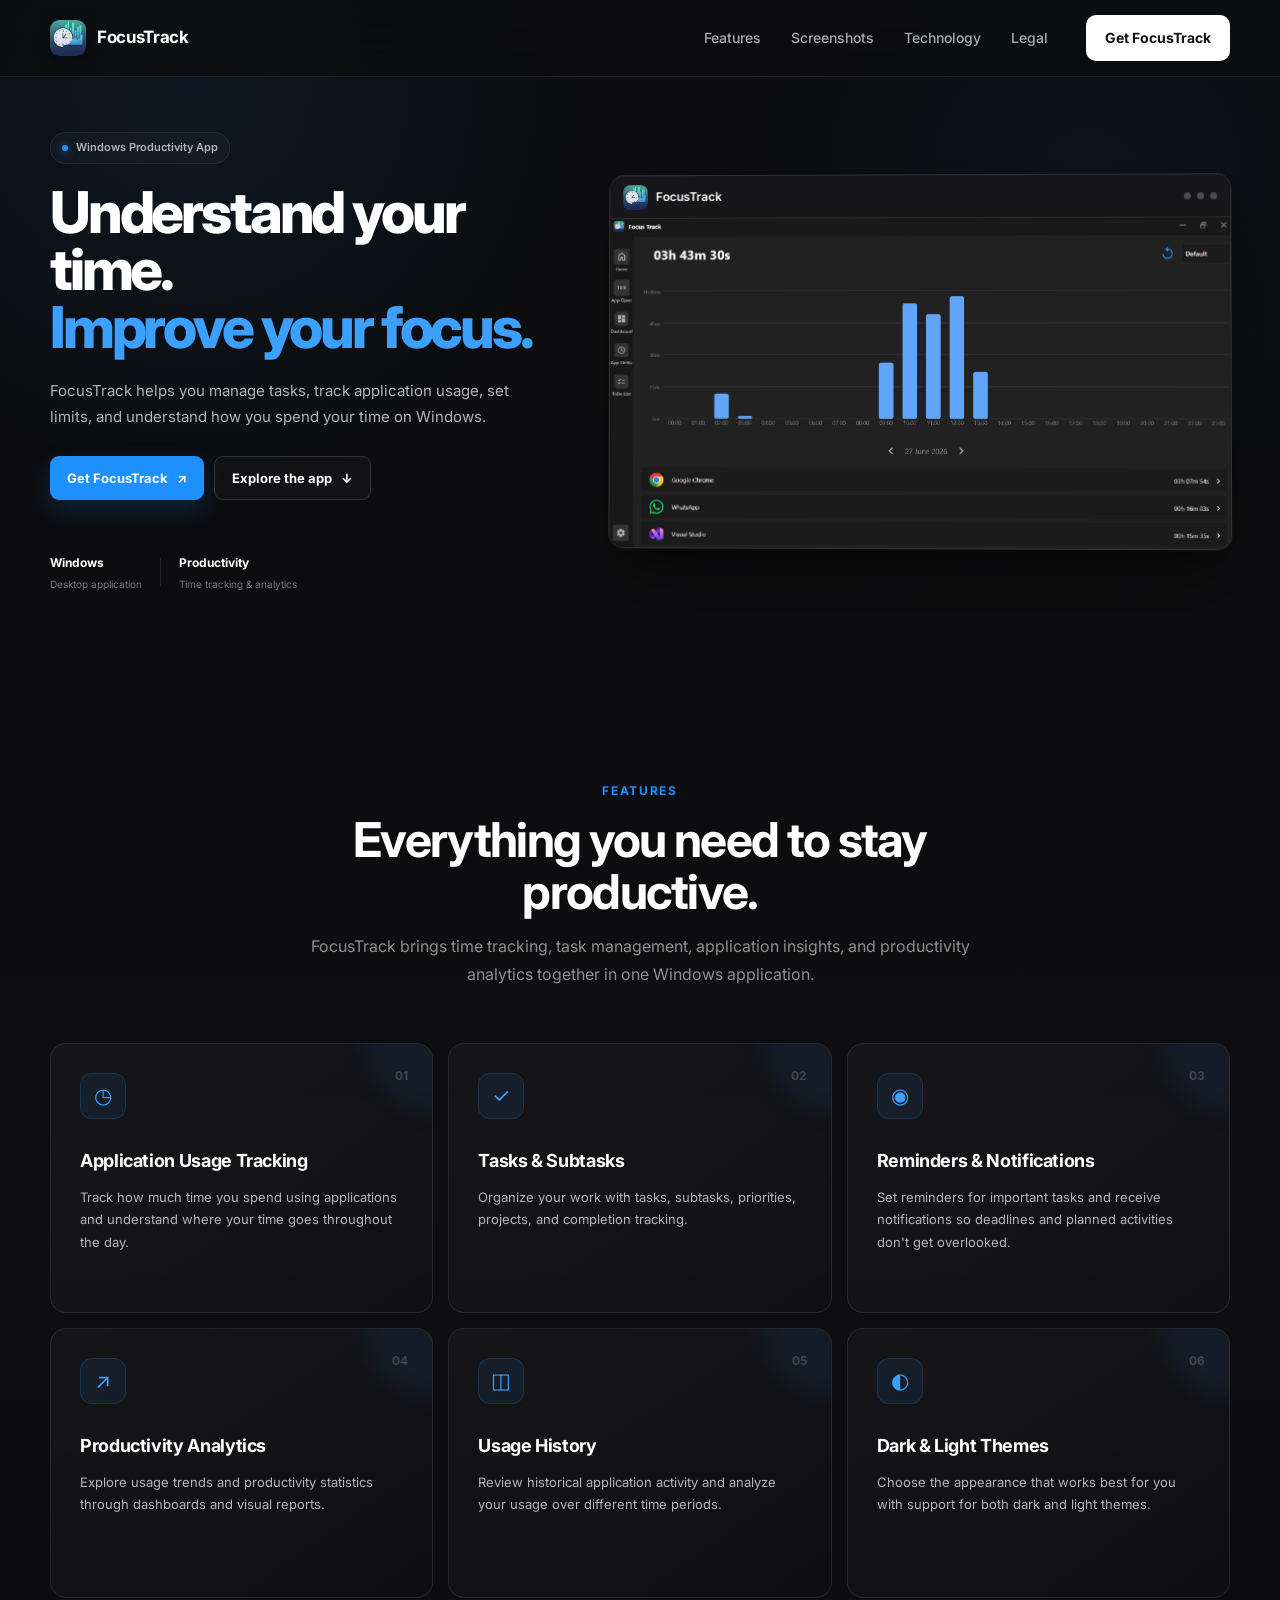
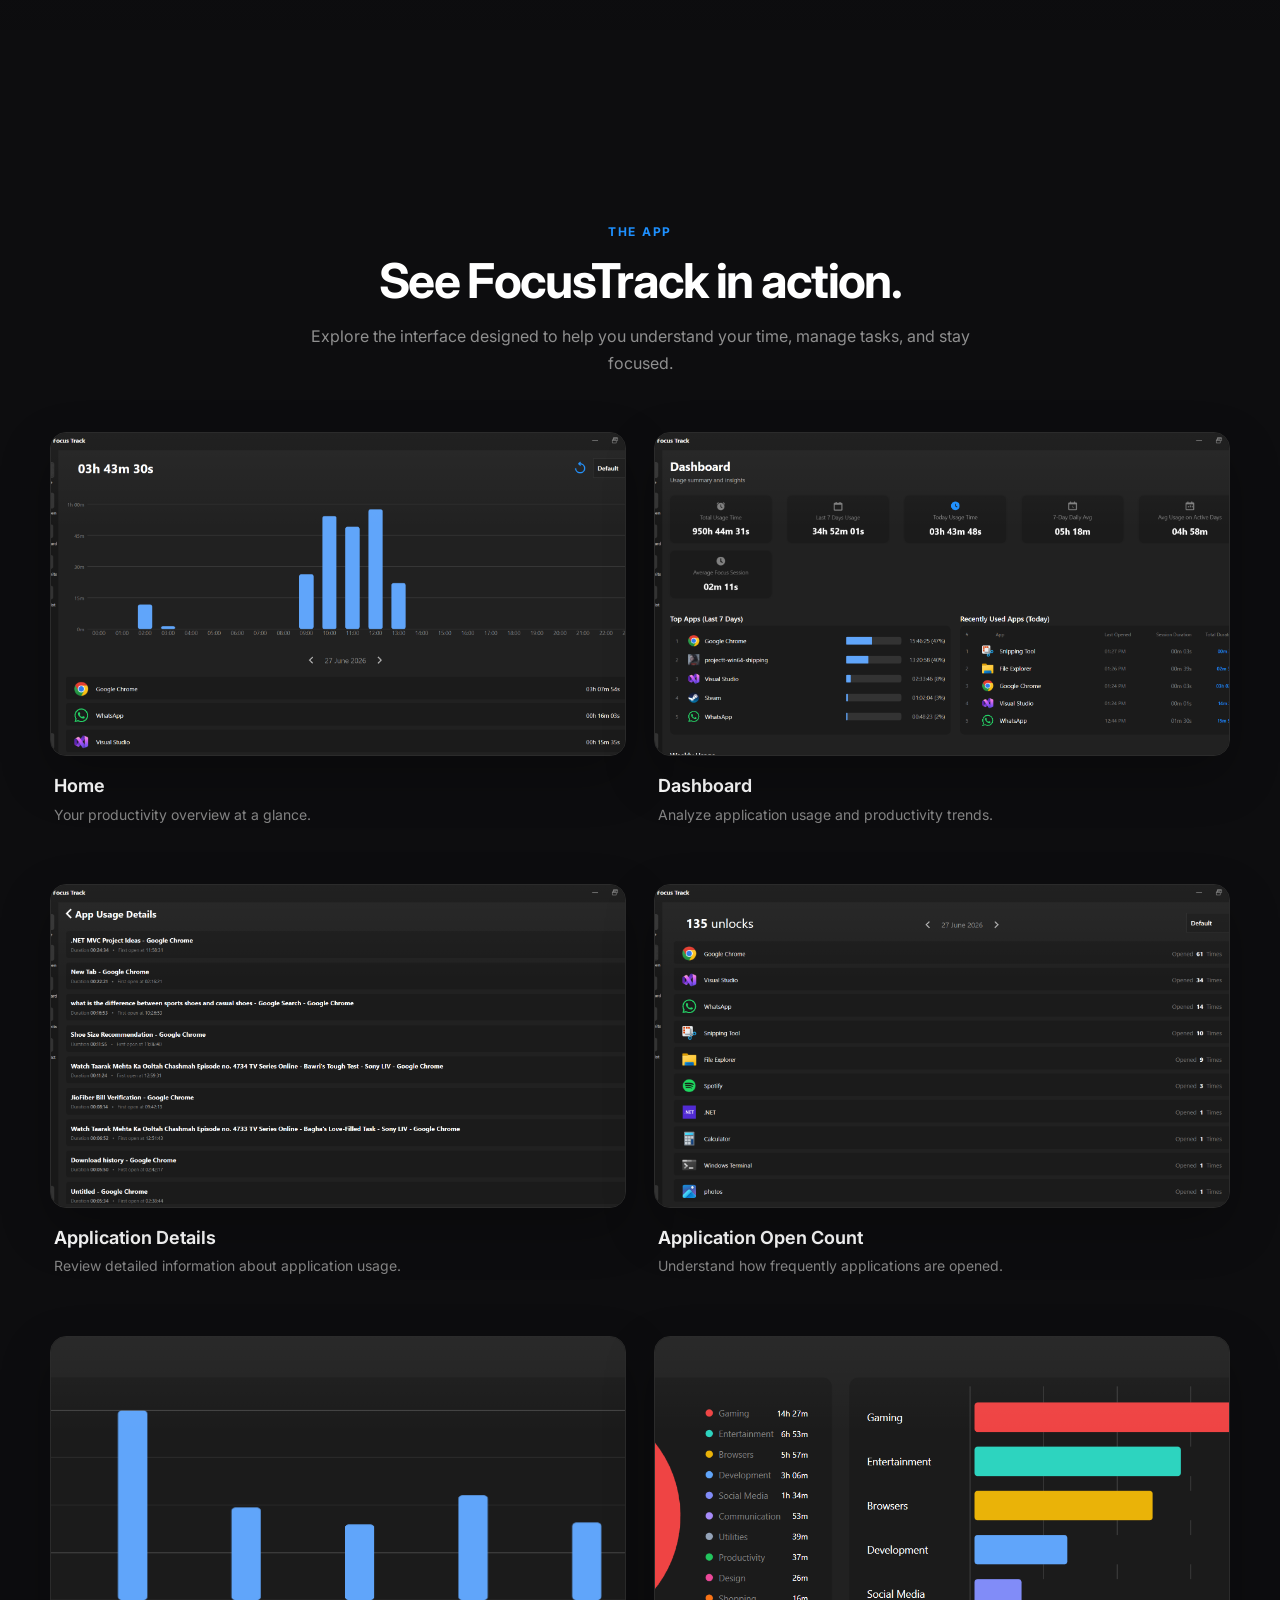
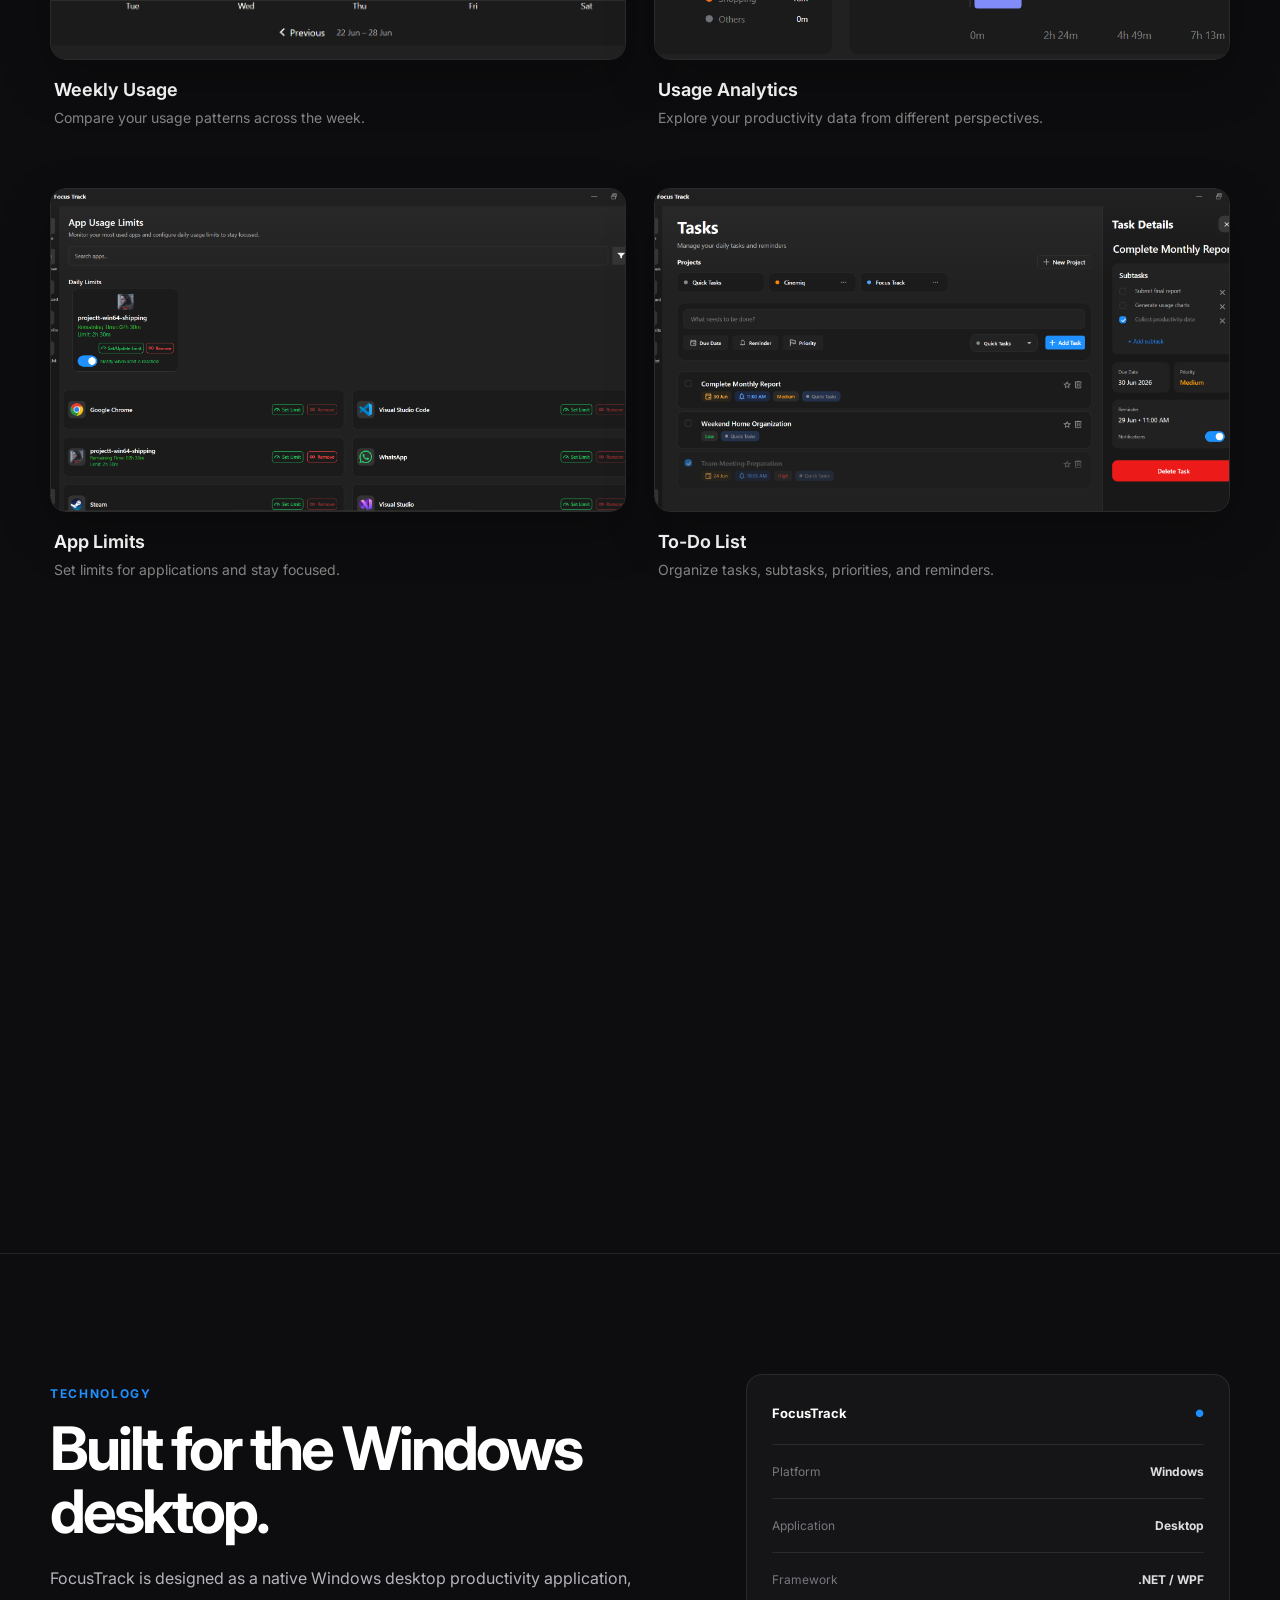
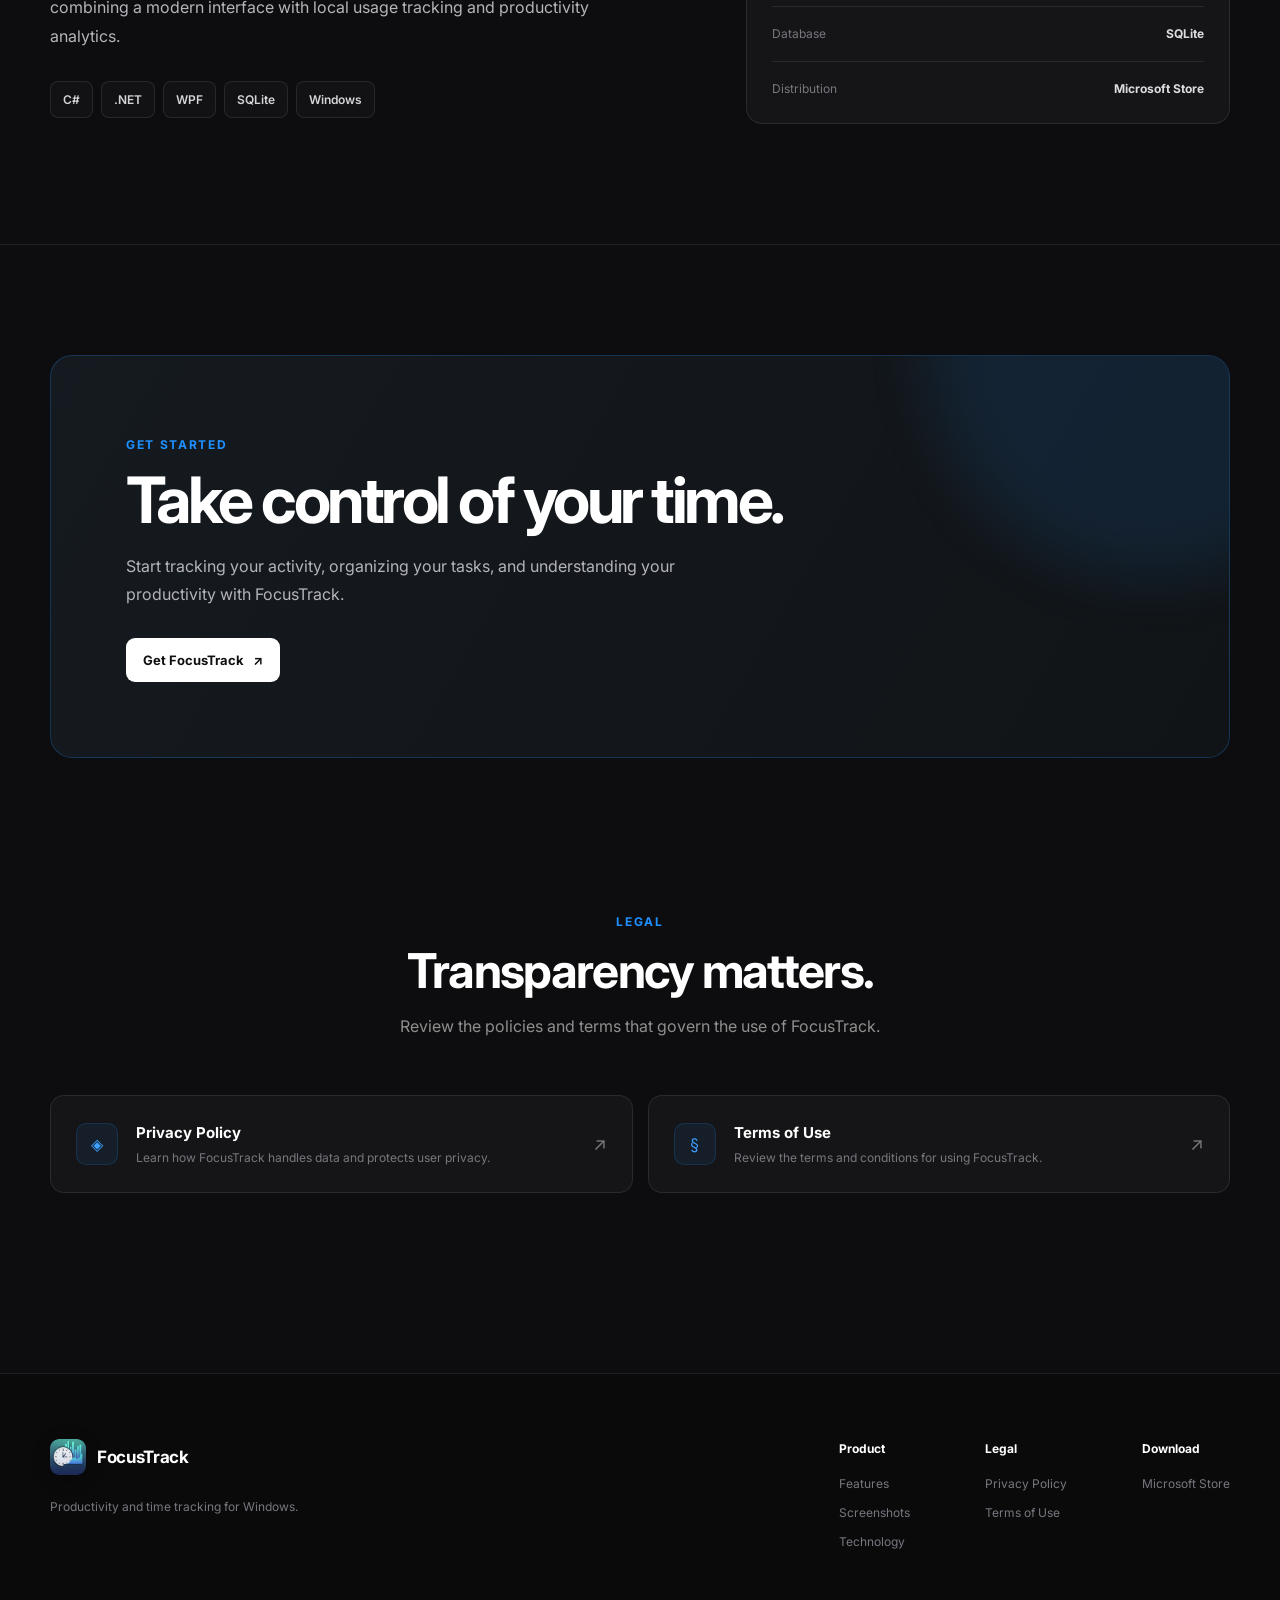
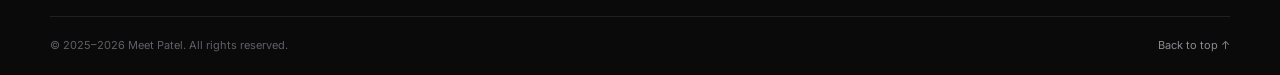
==== website/index.html @ 7233d24a "feat: add FocusTrack promotional website" ====
<!DOCTYPE html>
<html lang="en">

<head>
  <meta charset="UTF-8">

  <meta name="viewport" content="width=device-width, initial-scale=1.0">

  <meta name="description"
    content="FocusTrack is a Windows desktop productivity and time-tracking application that helps you manage tasks, track application usage, and understand your productivity.">

  <meta name="theme-color" content="#111111">

  <title>FocusTrack — Productivity & Time Tracking</title>

  <link rel="stylesheet" href="style.css">

  <link rel="preconnect" href="https://fonts.googleapis.com">

  <link rel="preconnect" href="https://fonts.gstatic.com" crossorigin>

  <link href="https://fonts.googleapis.com/css2?family=Inter:wght@400;500;600;700;800&display=swap" rel="stylesheet">

</head>

<body id="top">

  <!-- =========================
       NAVIGATION
  ========================== -->

  <header class="site-header">

    <div class="container nav-container">

      <a href="#top" class="brand" aria-label="FocusTrack home">

        <img src="../assets/focustrack-icon.png" alt="FocusTrack" class="brand-logo">

        <span class="brand-name">
          FocusTrack
        </span>

      </a>


      <nav class="main-nav" aria-label="Main navigation">

        <a href="#features">
          Features
        </a>

        <a href="#screenshots">
          Screenshots
        </a>

        <a href="#technology">
          Technology
        </a>

        <a href="#legal">
          Legal
        </a>

        <a href="https://get.microsoft.com/installer/download/9p7xcvb104jd?referrer=appbadge" target="_blank"
          rel="noopener noreferrer" class="nav-download">
          Get FocusTrack
        </a>

      </nav>


      <button class="mobile-menu" type="button" aria-label="Open navigation" aria-expanded="false">
        <span></span>
        <span></span>
        <span></span>
      </button>

    </div>

  </header>



  <main>

    <!-- =========================
         HERO
    ========================== -->

    <section class="hero">

      <div class="container hero-container">

        <div class="hero-content reveal">

          <div class="eyebrow">
            <span class="eyebrow-dot"></span>
            Windows Productivity App
          </div>


          <h1>
            Understand your time.
            <span>Improve your focus.</span>
          </h1>


          <p class="hero-description">
            FocusTrack helps you manage tasks, track application usage,
            set limits, and understand how you spend your time on Windows.
          </p>


          <div class="hero-actions">

            <a href="https://get.microsoft.com/installer/download/9p7xcvb104jd?referrer=appbadge" target="_blank"
              rel="noopener noreferrer" class="button button-primary">
              Get FocusTrack
              <span>↗</span>
            </a>


            <a href="#screenshots" class="button button-secondary">
              Explore the app
              <span>↓</span>
            </a>

            <div class="store-badge">
              <script type="module" src="https://get.microsoft.com/badge/ms-store-badge.bundled.js"></script>
              <ms-store-badge productid="9p7xcvb104jd" productname="Focus Track" window-mode="direct" theme="dark"
                size="large" language="en-us" animation="on">
              </ms-store-badge>
            </div>

          </div>


          <div class="hero-meta">

            <div class="meta-item">
              <strong>Windows</strong>
              <span>Desktop application</span>
            </div>

            <div class="meta-divider"></div>

            <div class="meta-item">
              <strong>Productivity</strong>
              <span>Time tracking & analytics</span>
            </div>

          </div>

        </div>



        <!-- REAL APPLICATION SCREENSHOT -->

        <div class="hero-preview reveal">

          <div class="window-frame">

            <div class="window-bar">

              <div class="window-brand">

                <img src="../assets/focustrack-icon.png" alt="FocusTrack" class="window-logo">

                <span>
                  FocusTrack
                </span>

              </div>


              <div class="window-controls" aria-hidden="true">
                <i></i>
                <i></i>
                <i></i>
              </div>

            </div>


            <div class="preview-image-wrapper">

              <img src="../screenshots/1 - Home Page.png" alt="FocusTrack Home Page" class="preview-image">

            </div>

          </div>

        </div>

      </div>

    </section>



    <!-- =========================
         FEATURES
    ========================== -->

    <section class="section features-section" id="features">

      <div class="container">

        <div class="section-heading reveal">

          <div class="section-label">
            FEATURES
          </div>

          <h2>
            Everything you need
            to stay productive.
          </h2>

          <p>
            FocusTrack brings time tracking, task management,
            application insights, and productivity analytics
            together in one Windows application.
          </p>

        </div>


        <div class="feature-grid">


          <article class="feature-card reveal">

            <div class="feature-number">
              01
            </div>

            <div class="feature-icon">
              ◷
            </div>

            <h3>
              Application Usage Tracking
            </h3>

            <p>
              Track how much time you spend using applications
              and understand where your time goes throughout
              the day.
            </p>

          </article>



          <article class="feature-card reveal">

            <div class="feature-number">
              02
            </div>

            <div class="feature-icon">
              ✓
            </div>

            <h3>
              Tasks & Subtasks
            </h3>

            <p>
              Organize your work with tasks, subtasks,
              priorities, projects, and completion tracking.
            </p>

          </article>



          <article class="feature-card reveal">

            <div class="feature-number">
              03
            </div>

            <div class="feature-icon">
              ◉
            </div>

            <h3>
              Reminders & Notifications
            </h3>

            <p>
              Set reminders for important tasks and receive
              notifications so deadlines and planned activities
              don't get overlooked.
            </p>

          </article>



          <article class="feature-card reveal">

            <div class="feature-number">
              04
            </div>

            <div class="feature-icon">
              ↗
            </div>

            <h3>
              Productivity Analytics
            </h3>

            <p>
              Explore usage trends and productivity statistics
              through dashboards and visual reports.
            </p>

          </article>



          <article class="feature-card reveal">

            <div class="feature-number">
              05
            </div>

            <div class="feature-icon">
              ◫
            </div>

            <h3>
              Usage History
            </h3>

            <p>
              Review historical application activity and
              analyze your usage over different time periods.
            </p>

          </article>



          <article class="feature-card reveal">

            <div class="feature-number">
              06
            </div>

            <div class="feature-icon">
              ◐
            </div>

            <h3>
              Dark & Light Themes
            </h3>

            <p>
              Choose the appearance that works best for you
              with support for both dark and light themes.
            </p>

          </article>


        </div>

      </div>

    </section>



    <!-- =========================
         SCREENSHOTS
    ========================== -->

    <section class="section screenshots-section" id="screenshots">

      <div class="container">

        <section class="screenshots-section" id="screenshots">
          <div class="section-heading reveal">
            <span class="section-label">THE APP</span>
            <h2>See FocusTrack in action.</h2>
            <p>
              Explore the interface designed to help you understand your time,
              manage tasks, and stay focused.
            </p>
          </div>

          <div class="screenshot-grid">

            <figure class="shot reveal">
              <div class="shot-image">
                <img src="../screenshots/1 - Home Page.png" alt="FocusTrack Home Page" loading="lazy"
                  onclick="openLightbox(this)">
              </div>

              <figcaption>
                <h3>Home</h3>
                <p>Your productivity overview at a glance.</p>
              </figcaption>
            </figure>

            <figure class="shot reveal">
              <div class="shot-image">
                <img src="../screenshots/4 - Dashboard.png" alt="FocusTrack Dashboard" loading="lazy"
                  onclick="openLightbox(this)">
              </div>
              <figcaption>
                <h3>Dashboard</h3>
                <p>Analyze application usage and productivity trends.</p>
              </figcaption>
            </figure>

            <figure class="shot reveal">
              <div class="shot-image">
                <img src="../screenshots/2 - App Detail Page.png" alt="FocusTrack Application Details" loading="lazy"
                  onclick="openLightbox(this)">
              </div>
              <figcaption>
                <h3>Application Details</h3>
                <p>Review detailed information about application usage.</p>
              </figcaption>
            </figure>

            <figure class="shot reveal">
              <div class="shot-image">
                <img src="../screenshots/3 - App Open Count.png" alt="FocusTrack Application Open Count" loading="lazy"
                  onclick="openLightbox(this)">
              </div>
              <figcaption>
                <h3>Application Open Count</h3>
                <p>Understand how frequently applications are opened.</p>
              </figcaption>
            </figure>

            <figure class="shot reveal">
              <div class="shot-image">
                <img src="../screenshots/4 - Dashbord 2.png" alt="FocusTrack Weekly Usage" loading="lazy"
                  onclick="openLightbox(this)">
              </div>
              <figcaption>
                <h3>Weekly Usage</h3>
                <p>Compare your usage patterns across the week.</p>
              </figcaption>
            </figure>

            <figure class="shot reveal">
              <div class="shot-image">
                <img src="../screenshots/4 - Dashbord 3.png" alt="FocusTrack Usage Analytics" loading="lazy"
                  onclick="openLightbox(this)">
              </div>
              <figcaption>
                <h3>Usage Analytics</h3>
                <p>Explore your productivity data from different perspectives.</p>
              </figcaption>
            </figure>

            <figure class="shot reveal">
              <div class="shot-image">
                <img src="../screenshots/5 - App Limit.png" alt="FocusTrack App Limits" loading="lazy"
                  onclick="openLightbox(this)">
              </div>
              <figcaption>
                <h3>App Limits</h3>
                <p>Set limits for applications and stay focused.</p>
              </figcaption>
            </figure>

            <figure class="shot reveal">
              <div class="shot-image">
                <img src="../screenshots/6 - ToDo List.png" alt="FocusTrack To-Do List" loading="lazy"
                  onclick="openLightbox(this)">
              </div>
              <figcaption>
                <h3>To-Do List</h3>
                <p>Organize tasks, subtasks, priorities, and reminders.</p>
              </figcaption>
            </figure>

            <figure class="shot reveal">
              <div class="shot-image">
                <img src="../screenshots/7 - Settings.png" alt="FocusTrack Settings" loading="lazy"
                  onclick="openLightbox(this)">
              </div>
              <figcaption>
                <h3>Settings</h3>
                <p>Customize FocusTrack to match your preferences.</p>
              </figcaption>
            </figure>

          </div>
        </section>

      </div>

    </section>



    <!-- =========================
         TECHNOLOGY
    ========================== -->

    <section class="section technology-section" id="technology">

      <div class="container technology-container">

        <div class="technology-content reveal">

          <div class="section-label">
            TECHNOLOGY
          </div>

          <h2>
            Built for the
            Windows desktop.
          </h2>

          <p>
            FocusTrack is designed as a native Windows desktop
            productivity application, combining a modern interface
            with local usage tracking and productivity analytics.
          </p>


          <div class="technology-tags">

            <span>
              C#
            </span>

            <span>
              .NET
            </span>

            <span>
              WPF
            </span>

            <span>
              SQLite
            </span>

            <span>
              Windows
            </span>

          </div>

        </div>



        <div class="technology-panel reveal">

          <div class="tech-panel-header">

            <span>
              FocusTrack
            </span>

            <span class="status-dot">
              ●
            </span>

          </div>


          <div class="tech-row">

            <span>
              Platform
            </span>

            <strong>
              Windows
            </strong>

          </div>


          <div class="tech-row">

            <span>
              Application
            </span>

            <strong>
              Desktop
            </strong>

          </div>


          <div class="tech-row">

            <span>
              Framework
            </span>

            <strong>
              .NET / WPF
            </strong>

          </div>


          <div class="tech-row">

            <span>
              Database
            </span>

            <strong>
              SQLite
            </strong>

          </div>


          <div class="tech-row">

            <span>
              Distribution
            </span>

            <strong>
              Microsoft Store
            </strong>

          </div>

        </div>

      </div>

    </section>



    <!-- =========================
         DOWNLOAD CTA
    ========================== -->

    <section class="cta-section">

      <div class="container">

        <div class="cta-card reveal">

          <div class="cta-content">

            <div class="section-label">
              GET STARTED
            </div>

            <h2>
              Take control of
              your time.
            </h2>

            <p>
              Start tracking your activity, organizing your tasks,
              and understanding your productivity with FocusTrack.
            </p>

            <a href="https://get.microsoft.com/installer/download/9p7xcvb104jd?referrer=appbadge" target="_blank"
              rel="noopener noreferrer" class="button button-light">
              Get FocusTrack
              <span>↗</span>
            </a>

          </div>

        </div>

      </div>

    </section>



    <!-- =========================
         LEGAL
    ========================== -->

    <section class="section legal-section" id="legal">

      <div class="container">

        <div class="section-heading reveal">

          <div class="section-label">
            LEGAL
          </div>

          <h2>
            Transparency matters.
          </h2>

          <p>
            Review the policies and terms that govern
            the use of FocusTrack.
          </p>

        </div>


        <div class="legal-grid">


          <a href="../PRIVACY_POLICY.md" class="legal-card reveal">

            <div class="legal-icon">
              ◈
            </div>

            <div>

              <h3>
                Privacy Policy
              </h3>

              <p>
                Learn how FocusTrack handles data and
                protects user privacy.
              </p>

            </div>

            <span class="legal-arrow">
              ↗
            </span>

          </a>



          <a href="../TERMS_OF_USE.md" class="legal-card reveal">

            <div class="legal-icon">
              §
            </div>

            <div>

              <h3>
                Terms of Use
              </h3>

              <p>
                Review the terms and conditions for using
                FocusTrack.
              </p>

            </div>

            <span class="legal-arrow">
              ↗
            </span>

          </a>


        </div>

      </div>

    </section>

  </main>



  <!-- =========================
       FOOTER
  ========================== -->

  <footer class="site-footer">

    <div class="container footer-container">


      <div class="footer-brand">

        <a href="#top" class="brand">

          <img src="../assets/focustrack-icon.png" alt="FocusTrack" class="brand-logo">

          <span class="brand-name">
            FocusTrack
          </span>

        </a>

        <p>
          Productivity and time tracking for Windows.
        </p>

      </div>



      <div class="footer-links">

        <div class="footer-column">

          <h4>
            Product
          </h4>

          <a href="#features">
            Features
          </a>

          <a href="#screenshots">
            Screenshots
          </a>

          <a href="#technology">
            Technology
          </a>

        </div>



        <div class="footer-column">

          <h4>
            Legal
          </h4>

          <a href="../PRIVACY_POLICY.md">
            Privacy Policy
          </a>

          <a href="../TERMS_OF_USE.md">
            Terms of Use
          </a>

        </div>



        <div class="footer-column">

          <h4>
            Download
          </h4>

          <a href="https://get.microsoft.com/installer/download/9p7xcvb104jd?referrer=appbadge" target="_blank"
            rel="noopener noreferrer">
            Microsoft Store
          </a>

        </div>

      </div>

    </div>



    <div class="container footer-bottom">

      <span>
        © 2025–2026 Meet Patel. All rights reserved.
      </span>

      <a href="#top">
        Back to top ↑
      </a>

    </div>

  </footer>



  <!-- =========================
       MOBILE NAVIGATION SCRIPT
  ========================== -->

  <script>

    const menuButton = document.querySelector(".mobile-menu");
    const navigation = document.querySelector(".main-nav");

    if (menuButton && navigation) {

      menuButton.addEventListener("click", () => {

        const isOpen =
          navigation.classList.toggle("mobile-open");

        menuButton.setAttribute(
          "aria-expanded",
          isOpen
        );

      });


      navigation.querySelectorAll("a").forEach(link => {

        link.addEventListener("click", () => {

          navigation.classList.remove("mobile-open");

          menuButton.setAttribute(
            "aria-expanded",
            "false"
          );

        });

      });

    }



    /* Reveal animation */

    const revealElements =
      document.querySelectorAll(".reveal");

    const observer =
      new IntersectionObserver(
        entries => {

          entries.forEach(entry => {

            if (entry.isIntersecting) {

              entry.target.classList.add("revealed");

              observer.unobserve(entry.target);

            }

          });

        },
        {
          threshold: 0.12
        }
      );


    revealElements.forEach(element => {

      observer.observe(element);

    });

  </script>


  <!-- =========================================================
     IMAGE LIGHTBOX
========================================================= -->

  <div id="imageLightbox" class="lightbox" aria-hidden="true" role="dialog" aria-label="Screenshot preview">
    <div class="lightbox-content">

      <img id="lightboxImage" src="" alt="FocusTrack screenshot">

    </div>

    <button type="button" class="lightbox-close" onclick="closeLightbox()" aria-label="Close image">
      &times;
    </button>
  </div>

  <script src="./script.js"></script>
</body>

</html>
---- website/style.css ----
/* =========================================================
   FOCUS TRACK
   Professional Website Styles
========================================================= */


/* =========================================================
   RESET
========================================================= */

* {
  margin: 0;
  padding: 0;
  box-sizing: border-box;
}


html {
  scroll-behavior: smooth;
}


body {
  font-family: "Inter", sans-serif;
  background: #0d0d0f;
  color: #ffffff;
  line-height: 1.6;
  overflow-x: hidden;
}


img {
  max-width: 100%;
}


a {
  color: inherit;
  text-decoration: none;
}


button,
a {
  -webkit-tap-highlight-color: transparent;
}


/* =========================================================
   VARIABLES
========================================================= */

:root {

  --background: #0d0d0f;

  --background-soft: #111113;

  --surface: #151517;

  --surface-light: #1b1b1e;

  --surface-hover: #202023;

  --border: rgba(255, 255, 255, 0.09);

  --border-light: rgba(255, 255, 255, 0.14);

  --text-primary: #ffffff;

  --text-secondary: #b4b4ba;

  --text-muted: #77777f;

  --accent: #1e90ff;

  --accent-light: #3ba0ff;

  --accent-dark: #0d7ae8;

  --max-width: 1180px;

}


/* =========================================================
   GLOBAL
========================================================= */

body::before {

  content: "";

  position: fixed;

  inset: 0;

  pointer-events: none;

  background:
    radial-gradient(circle at 15% 10%,
      rgba(30, 144, 255, 0.08),
      transparent 30%),
    radial-gradient(circle at 85% 20%,
      rgba(30, 144, 255, 0.045),
      transparent 28%);

  z-index: -1;

}


.container {

  width: min(calc(100% - 48px),
      var(--max-width));

  margin: 0 auto;

}


.section {

  padding: 120px 0;

}


.section-heading {

  max-width: 720px;

  margin-bottom: 60px;

}


.section-label {

  display: inline-flex;

  align-items: center;

  gap: 8px;

  margin-bottom: 18px;

  color: var(--accent-light);

  font-size: 12px;

  font-weight: 700;

  letter-spacing: 0.16em;

}


.section-heading h2 {

  font-size: clamp(36px,
      5vw,
      58px);

  line-height: 1.05;

  letter-spacing: -0.045em;

  margin-bottom: 22px;

}


.section-heading p {

  color: var(--text-secondary);

  font-size: 17px;

  line-height: 1.75;

}


/* =========================================================
   HEADER
========================================================= */

.site-header {

  position: sticky;

  top: 0;

  z-index: 1000;

  background: rgba(13,
      13,
      15,
      0.78);

  border-bottom: 1px solid var(--border);

  backdrop-filter: blur(20px);

  -webkit-backdrop-filter: blur(20px);

}


.nav-container {

  min-height: 76px;

  display: flex;

  align-items: center;

  justify-content: space-between;

}


.brand {

  display: inline-flex;

  align-items: center;

  gap: 11px;

  font-weight: 700;

  font-size: 17px;

}


.brand-logo {

  width: 36px;

  height: 36px;

  object-fit: cover;

  border-radius: 9px;

  box-shadow:
    0 4px 16px rgba(0,
      0,
      0,
      0.35);

}


.brand-name {

  letter-spacing: -0.02em;

}


.main-nav {

  display: flex;

  align-items: center;

  gap: 30px;

}


.main-nav>a {

  color: #aaaab0;

  font-size: 14px;

  font-weight: 500;

  transition:
    color 0.2s ease,
    transform 0.2s ease;

}


.main-nav>a:hover {

  color: #ffffff;

}


.main-nav .nav-download {

  color: #111111;

  background: #ffffff;

  padding: 12px 19px;

  border-radius: 10px;

  font-weight: 700;

  margin-left: 8px;

}


.main-nav .nav-download:hover {

  color: #111111;

  transform: translateY(-1px);

}


.mobile-menu {

  display: none;

  width: 42px;

  height: 42px;

  border: 1px solid var(--border);

  background: var(--surface);

  border-radius: 10px;

  cursor: pointer;

  padding: 10px;

}


.mobile-menu span {

  display: block;

  width: 100%;

  height: 2px;

  background: #ffffff;

  margin: 4px 0;

  border-radius: 10px;

}


/* =========================================================
   HERO
========================================================= */

.hero {
  padding: 55px 0 65px;
}

.hero-container {
  display: grid;
  grid-template-columns: minmax(0, 0.9fr) minmax(0, 1.1fr);
  align-items: center;
  gap: 48px;
}

/* =========================================================
   HERO CONTENT
========================================================= */

.eyebrow {
  display: inline-flex;
  align-items: center;
  gap: 8px;

  padding: 6px 11px;

  border: 1px solid var(--border);
  background: rgba(255, 255, 255, 0.025);
  border-radius: 100px;

  color: var(--text-secondary);

  font-size: 11px;
  font-weight: 600;

  margin-bottom: 20px;
}

.eyebrow-dot {
  width: 6px;
  height: 6px;
  border-radius: 50%;

  background: var(--accent);

  box-shadow: 0 0 10px rgba(30, 144, 255, 0.75);
}

.hero h1 {
  max-width: 560px;

  font-size: clamp(42px, 4.5vw, 64px);
  line-height: 1;
  letter-spacing: -0.055em;
  font-weight: 800;

  margin: 0;
}

.hero h1 span {
  display: block;
  color: var(--accent-light);
}

.hero-description {
  max-width: 500px;

  margin-top: 22px;

  color: var(--text-secondary);

  font-size: 15px;
  line-height: 1.7;
}

/* =========================================================
   HERO ACTIONS
========================================================= */

.hero-actions {
  display: flex;
  align-items: center;
  gap: 10px;

  margin-top: 27px;

  flex-wrap: wrap;
}

.button {
  display: inline-flex;
  align-items: center;
  justify-content: center;
  gap: 9px;

  min-height: 44px;

  padding: 0 17px;

  border-radius: 9px;

  font-size: 13px;
  font-weight: 700;

  transition:
    transform 0.2s ease,
    background 0.2s ease,
    border-color 0.2s ease;
}

.button:hover {
  transform: translateY(-2px);
}

.button-primary {
  background: var(--accent);
  color: #ffffff;

  box-shadow:
    0 10px 25px rgba(30, 144, 255, 0.18);
}

.button-primary:hover {
  background: var(--accent-light);
}

.button-secondary {
  border: 1px solid var(--border-light);

  background: rgba(255, 255, 255, 0.025);

  color: #ffffff;
}

.button-secondary:hover {
  background: rgba(255, 255, 255, 0.06);
}

/* =========================================================
   MICROSOFT STORE BADGE
========================================================= */

.store-badge {
  margin-top: 13px;
  width: 100%;
}

/* =========================================================
   HERO META
========================================================= */

.hero-meta {
  display: flex;
  align-items: center;
  gap: 18px;

  margin-top: 30px;
}

.meta-item {
  display: flex;
  flex-direction: column;
  gap: 3px;
}

.meta-item strong {
  font-size: 12px;
}

.meta-item span {
  color: var(--text-muted);
  font-size: 10px;
}

.meta-divider {
  width: 1px;
  height: 28px;

  background: var(--border);
}


/* =========================================================
   HERO SCREENSHOT
========================================================= */

.hero-preview {
  min-width: 0;

  display: flex;
  justify-content: center;
}

.window-frame {
  width: 100%;
  max-width: 680px;

  overflow: hidden;

  border: 1px solid var(--border-light);
  border-radius: 15px;

  background: #111111;

  box-shadow:
    0 30px 70px rgba(0, 0, 0, 0.42),
    0 10px 25px rgba(0, 0, 0, 0.22);

  transform:
    perspective(1400px)
    rotateY(-1.5deg)
    rotateX(0.7deg);

  transition:
    transform 0.5s ease,
    box-shadow 0.5s ease;
}

.window-frame:hover {
  transform:
    perspective(1400px)
    rotateY(0)
    rotateX(0)
    translateY(-3px);

  box-shadow:
    0 40px 85px rgba(0, 0, 0, 0.48),
    0 12px 30px rgba(0, 0, 0, 0.26);
}

/* =========================================================
   WINDOW BAR
========================================================= */

.window-bar {
  height: 43px;

  display: flex;
  align-items: center;
  justify-content: space-between;

  padding: 0 13px;

  background: #171719;

  border-bottom: 1px solid var(--border);
}

.window-brand {
  display: flex;
  align-items: center;
  gap: 8px;

  color: #ffffff;

  font-size: 12px;
  font-weight: 600;
}

.window-logo {
  width: 25px;
  height: 25px;

  object-fit: cover;

  border-radius: 7px;
}

.window-controls {
  display: flex;
  align-items: center;
  gap: 6px;
}

.window-controls i {
  display: block;

  width: 7px;
  height: 7px;

  border-radius: 50%;

  background: #4b4b4f;
}

/* =========================================================
   REAL SCREENSHOT
========================================================= */

.preview-image-wrapper {
  width: 100%;

  background: #111111;

  overflow: hidden;
}

.preview-image {
  display: block;

  width: 100%;
  height: auto;
}

/* =========================================================
   RESPONSIVE HERO
========================================================= */

@media (max-width: 1000px) {

  .hero {
    padding: 45px 0 55px;
  }

  .hero-container {
    grid-template-columns: 1fr;
    gap: 45px;
  }

  .hero-content {
    max-width: 650px;
  }

  .hero h1 {
    max-width: 650px;
    font-size: clamp(42px, 7vw, 60px);
  }

  .hero-description {
    max-width: 580px;
  }

  .hero-preview {
    width: 100%;
  }

  .window-frame {
    max-width: 760px;
  }
}


@media (max-width: 600px) {

  .hero {
    padding: 35px 0 45px;
  }

  .hero-container {
    gap: 32px;
  }

  .eyebrow {
    margin-bottom: 16px;
  }

  .hero h1 {
    font-size: 42px;
    line-height: 1.02;
  }

  .hero-description {
    margin-top: 18px;

    font-size: 14px;
    line-height: 1.65;
  }

  .hero-actions {
    margin-top: 22px;
  }

  .button {
    min-height: 42px;
    padding: 0 15px;
    font-size: 12px;
  }

  .hero-meta {
    margin-top: 25px;
    gap: 14px;
  }

  .meta-item strong {
    font-size: 11px;
  }

  .meta-item span {
    font-size: 9px;
  }

  .window-frame {
    border-radius: 11px;
  }

  .window-bar {
    height: 36px;
    padding: 0 10px;
  }

  .window-logo {
    width: 21px;
    height: 21px;
  }

  .window-brand {
    font-size: 10px;
  }

  .window-controls {
    gap: 5px;
  }

  .window-controls i {
    width: 6px;
    height: 6px;
  }
}

/* =========================================================
   FEATURES
========================================================= */

.features-section {

  background:
    linear-gradient(180deg,
      transparent,
      rgba(255,
        255,
        255,
        0.012),
      transparent);

}


.feature-grid {

  display: grid;

  grid-template-columns:
    repeat(3, 1fr);

  gap: 15px;

}


.feature-card {

  position: relative;

  min-height: 270px;

  padding: 29px;

  border: 1px solid var(--border);

  background:
    linear-gradient(145deg,
      rgba(255,
        255,
        255,
        0.035),
      rgba(255,
        255,
        255,
        0.012));

  border-radius: 16px;

  overflow: hidden;

  transition:
    transform 0.25s ease,
    border-color 0.25s ease,
    background 0.25s ease;

}


.feature-card::before {

  content: "";

  position: absolute;

  width: 150px;

  height: 150px;

  top: -80px;

  right: -80px;

  border-radius: 50%;

  background: rgba(30,
      144,
      255,
      0.08);

  filter: blur(10px);

}


.feature-card:hover {

  transform: translateY(-5px);

  border-color: rgba(30,
      144,
      255,
      0.3);

  background:
    linear-gradient(145deg,
      rgba(255,
        255,
        255,
        0.05),
      rgba(255,
        255,
        255,
        0.015));

}


.feature-number {

  position: absolute;

  top: 22px;

  right: 24px;

  color: #45454a;

  font-size: 12px;

  font-weight: 700;

}


.feature-icon {

  width: 46px;

  height: 46px;

  display: flex;

  align-items: center;

  justify-content: center;

  border: 1px solid rgba(30,
      144,
      255,
      0.2);

  background: rgba(30,
      144,
      255,
      0.08);

  border-radius: 12px;

  color: var(--accent-light);

  font-size: 21px;

  margin-bottom: 28px;

}


.feature-card h3 {

  font-size: 18px;

  letter-spacing: -0.02em;

  margin-bottom: 10px;

}


.feature-card p {

  color: var(--text-secondary);

  font-size: 13px;

  line-height: 1.75;

}


/* =========================================================
   SCREENSHOTS
========================================================= */

.screenshots-section {
  padding: 50px 0 110px;
  scroll-margin-top: 90px;
}

.section-heading {
  max-width: 700px;
  margin: 0 auto 55px;
  text-align: center;
}

.section-label {
  display: inline-block;
  margin-bottom: 14px;

  font-size: 12px;
  font-weight: 700;
  letter-spacing: 0.14em;
  text-transform: uppercase;

  color: #1e90ff;
}

.section-heading h2 {
  margin: 0 0 16px;

  font-size: clamp(32px, 4vw, 48px);
  line-height: 1.08;
  letter-spacing: -0.035em;

  color: #ffffff;
}

.section-heading p {
  margin: 0;

  color: #8f8f8f;
  font-size: 16px;
  line-height: 1.7;
}


/* ================================
   GRID
================================ */

.screenshot-grid {
  display: grid;
  grid-template-columns: repeat(2, minmax(0, 1fr));
  gap: 58px 28px;

  width: 100%;
}


/* ================================
   SCREENSHOT CARD
================================ */

.shot {
  margin: 0;
  min-width: 0;
}

.shot-image {
  position: relative;

  width: 100%;
  aspect-ratio: 16 / 9;

  overflow: hidden;

  background: #171717;
  border: 1px solid #2b2b2b;
  border-radius: 16px;

  box-shadow:
    0 20px 50px rgba(0, 0, 0, 0.25);

  transition:
    transform 0.3s ease,
    border-color 0.3s ease,
    box-shadow 0.3s ease;
}

.shot-image::after {
  content: "";

  position: absolute;
  inset: 0;

  background: linear-gradient(
    180deg,
    rgba(255,255,255,0.04),
    transparent 30%
  );

  pointer-events: none;
}

.shot-image img {
  display: block;

  width: 100%;
  height: 100%;

  object-fit: cover;

  transition: transform 0.5s ease;
}


/* Hover */

.shot:hover .shot-image {
  transform: translateY(-5px);

  border-color: #3a3a3a;

  box-shadow:
    0 28px 60px rgba(0, 0, 0, 0.35);
}

.shot:hover .shot-image img {
  transform: scale(1.025);
}


/* ================================
   CAPTION
================================ */

.shot figcaption {
  padding: 18px 4px 0;
}

.shot figcaption h3 {
  margin: 0 0 6px;

  color: #ffffff;

  font-size: 18px;
  font-weight: 650;
  line-height: 1.3;
}

.shot figcaption p {
  margin: 0;

  color: #858585;

  font-size: 14px;
  line-height: 1.6;
}


/* ================================
   REMOVE OLD MASONRY BEHAVIOR
================================ */

.shot-large {
  grid-column: auto;
}

.shot-large .shot-image {
  aspect-ratio: 16 / 9;
}


/* ================================
   RESPONSIVE
================================ */

@media (max-width: 800px) {

  .screenshots-section {
    padding: 70px 0 80px;
  }

  .section-heading {
    margin-bottom: 40px;
  }

  .screenshot-grid {
    grid-template-columns: 1fr;
    gap: 42px;
  }

  .shot-image {
    border-radius: 14px;
  }
}


@media (max-width: 500px) {

  .screenshots-section {
    padding: 55px 0 65px;
  }

  .section-heading h2 {
    font-size: 32px;
  }

  .section-heading p {
    font-size: 15px;
  }

  .shot figcaption {
    padding-top: 14px;
  }

  .shot figcaption h3 {
    font-size: 17px;
  }

  .shot figcaption p {
    font-size: 13px;
  }
}

/* =========================================================
   IMAGE LIGHTBOX
========================================================= */

.lightbox {
  position: fixed;
  inset: 0;
  z-index: 9999;

  display: flex;
  align-items: center;
  justify-content: center;

  padding: 40px;

  background: rgba(0, 0, 0, 0.88);

  opacity: 0;
  visibility: hidden;

  transition:
    opacity 0.25s ease,
    visibility 0.25s ease;

  backdrop-filter: blur(8px);
  -webkit-backdrop-filter: blur(8px);
}


/* Open state */

.lightbox.active {
  opacity: 1;
  visibility: visible;
}


/* =========================================================
   LIGHTBOX CONTENT
========================================================= */

.lightbox-content {
  position: relative;

  max-width: 92vw;
  max-height: 90vh;

  display: flex;
  align-items: center;
  justify-content: center;

  transform: scale(0.96);

  transition: transform 0.25s ease;
}

.lightbox.active .lightbox-content {
  transform: scale(1);
}


/* =========================================================
   FULL IMAGE
========================================================= */

.lightbox-content img {
  display: block;

  max-width: 92vw;
  max-height: 88vh;

  width: auto;
  height: auto;

  object-fit: contain;

  border-radius: 10px;

  box-shadow:
    0 30px 80px rgba(0, 0, 0, 0.65);

  user-select: none;
}


/* =========================================================
   CLOSE BUTTON
========================================================= */

.lightbox-close {
  position: fixed;

  top: 22px;
  right: 26px;

  z-index: 10000;

  width: 42px;
  height: 42px;

  display: flex;
  align-items: center;
  justify-content: center;

  padding: 0;

  border: 1px solid rgba(255, 255, 255, 0.15);

  border-radius: 50%;

  background: rgba(255, 255, 255, 0.08);

  color: #ffffff;

  font-size: 28px;
  font-weight: 300;

  line-height: 1;

  cursor: pointer;

  transition:
    background 0.2s ease,
    transform 0.2s ease,
    border-color 0.2s ease;
}

.lightbox-close:hover {
  background: rgba(255, 255, 255, 0.16);

  border-color: rgba(255, 255, 255, 0.25);

  transform: rotate(90deg);
}


/* =========================================================
   CLICKABLE SCREENSHOTS
========================================================= */

.shot-image {
  cursor: zoom-in;
}

.shot-image img {
  cursor: zoom-in;
}


/* =========================================================
   MOBILE
========================================================= */

@media (max-width: 600px) {

  .lightbox {
    padding: 20px;
  }

  .lightbox-content {
    max-width: 96vw;
    max-height: 86vh;
  }

  .lightbox-content img {
    max-width: 96vw;
    max-height: 84vh;

    border-radius: 7px;
  }

  .lightbox-close {
    top: 15px;
    right: 15px;

    width: 38px;
    height: 38px;

    font-size: 25px;
  }
}

/* =========================================================
   TECHNOLOGY
========================================================= */

.technology-section {

  border-top: 1px solid var(--border);

  border-bottom: 1px solid var(--border);

}


.technology-container {

  display: grid;

  grid-template-columns:
    1fr 0.8fr;

  gap: 90px;

  align-items: center;

}


.technology-content {

  max-width: 620px;

}


.technology-content h2 {

  font-size: clamp(38px,
      5vw,
      60px);

  line-height: 1.04;

  letter-spacing: -0.05em;

  margin-bottom: 22px;

}


.technology-content>p {

  color: var(--text-secondary);

  font-size: 16px;

  line-height: 1.8;

}


.technology-tags {

  display: flex;

  flex-wrap: wrap;

  gap: 8px;

  margin-top: 30px;

}


.technology-tags span {

  padding: 8px 12px;

  border: 1px solid var(--border);

  border-radius: 8px;

  background: rgba(255,
      255,
      255,
      0.025);

  color: #d4d4d8;

  font-size: 12px;

  font-weight: 600;

}


.technology-panel {

  padding: 8px 25px;

  border: 1px solid var(--border);

  border-radius: 16px;

  background: var(--surface);

}


.tech-panel-header {

  display: flex;

  justify-content: space-between;

  align-items: center;

  padding: 20px 0;

  border-bottom: 1px solid var(--border);

  font-size: 13px;

  font-weight: 700;

}


.status-dot {

  color: var(--accent);

  font-size: 10px;

}


.tech-row {

  display: flex;

  justify-content: space-between;

  gap: 20px;

  padding: 17px 0;

  border-bottom: 1px solid var(--border);

}


.tech-row:last-child {

  border-bottom: none;

}


.tech-row span {

  color: var(--text-muted);

  font-size: 12px;

}


.tech-row strong {

  color: #dddddf;

  font-size: 12px;

  text-align: right;

}


/* =========================================================
   CTA
========================================================= */

.cta-section {

  padding: 110px 0;

}


.cta-card {

  position: relative;

  overflow: hidden;

  padding: 75px;

  border-radius: 22px;

  background:
    linear-gradient(120deg,
      #151a20,
      #111417);

  border: 1px solid rgba(30,
      144,
      255,
      0.25);

}


.cta-card::before {

  content: "";

  position: absolute;

  width: 450px;

  height: 450px;

  right: -150px;

  top: -230px;

  border-radius: 50%;

  background: rgba(30,
      144,
      255,
      0.11);

  filter: blur(30px);

}


.cta-content {

  position: relative;

  z-index: 1;

  max-width: 680px;

}


.cta-content h2 {

  font-size: clamp(42px,
      5vw,
      65px);

  line-height: 1;

  letter-spacing: -0.055em;

  margin-bottom: 20px;

}


.cta-content p {

  max-width: 570px;

  color: var(--text-secondary);

  font-size: 16px;

  line-height: 1.75;

  margin-bottom: 30px;

}


.button-light {

  background: #ffffff;

  color: #101010;

}


.button-light:hover {

  background: #e9e9e9;

}


/* =========================================================
   LEGAL
========================================================= */

.legal-section {

  padding-top: 40px;

}


.legal-grid {

  display: grid;

  grid-template-columns:
    repeat(2, 1fr);

  gap: 15px;

}


.legal-card {

  display: grid;

  grid-template-columns:
    auto 1fr auto;

  align-items: center;

  gap: 18px;

  padding: 25px;

  border: 1px solid var(--border);

  border-radius: 14px;

  background: var(--surface);

  transition:
    transform 0.2s ease,
    border-color 0.2s ease;

}


.legal-card:hover {

  transform: translateY(-3px);

  border-color: rgba(30,
      144,
      255,
      0.28);

}


.legal-icon {

  width: 42px;

  height: 42px;

  display: flex;

  align-items: center;

  justify-content: center;

  border-radius: 10px;

  background: rgba(30,
      144,
      255,
      0.08);

  border: 1px solid rgba(30,
      144,
      255,
      0.18);

  color: var(--accent-light);

}


.legal-card h3 {

  font-size: 15px;

  margin-bottom: 3px;

}


.legal-card p {

  color: var(--text-muted);

  font-size: 12px;

}


.legal-arrow {

  color: #77777d;

  font-size: 18px;

}


/* =========================================================
   FOOTER
========================================================= */

.site-footer {

  margin-top: 60px;

  border-top: 1px solid var(--border);

  background: #0a0a0b;

}


.footer-container {

  display: grid;

  grid-template-columns:
    1fr auto;

  gap: 70px;

  padding: 65px 0;

}


.footer-brand {

  max-width: 300px;

}


.footer-brand p {

  color: var(--text-muted);

  font-size: 12px;

  margin-top: 14px;

  line-height: 1.7;

}


.footer-links {

  display: flex;

  gap: 75px;

}


.footer-column {

  display: flex;

  flex-direction: column;

  gap: 10px;

}


.footer-column h4 {

  color: #ffffff;

  font-size: 12px;

  margin-bottom: 5px;

}


.footer-column a {

  color: var(--text-muted);

  font-size: 12px;

  transition: color 0.2s ease;

}


.footer-column a:hover {

  color: #ffffff;

}


.footer-bottom {

  display: flex;

  justify-content: space-between;

  align-items: center;

  padding: 20px 0;

  border-top: 1px solid var(--border);

  color: #5f5f65;

  font-size: 11px;

}


.footer-bottom a {

  color: #8b8b91;

}


.footer-bottom a:hover {

  color: #ffffff;

}


/* =========================================================
   REVEAL ANIMATION
========================================================= */

.reveal {

  opacity: 0;

  transform: translateY(24px);

  transition:
    opacity 0.7s ease,
    transform 0.7s ease;

}


.reveal.revealed {

  opacity: 1;

  transform: translateY(0);

}


/* =========================================================
   SELECTION
========================================================= */

::selection {

  background: rgba(30,
      144,
      255,
      0.35);

  color: #ffffff;

}


/* =========================================================
   SCROLLBAR
========================================================= */

::-webkit-scrollbar {

  width: 9px;

}


::-webkit-scrollbar-track {

  background: #0b0b0c;

}


::-webkit-scrollbar-thumb {

  background: #303034;

  border-radius: 10px;

}


::-webkit-scrollbar-thumb:hover {

  background: #414146;

}


/* =========================================================
   RESPONSIVE — TABLET
========================================================= */

@media (max-width: 1000px) {

  .hero-container {

    grid-template-columns: 1fr;

    gap: 60px;

  }


  .hero-content {

    max-width: 800px;

  }


  .hero-preview {

    max-width: 900px;

    margin: 0 auto;

    width: 100%;

  }


  .feature-grid {

    grid-template-columns:
      repeat(2, 1fr);

  }


  .technology-container {

    grid-template-columns: 1fr;

    gap: 50px;

  }


  .technology-content {

    max-width: 800px;

  }


  .footer-container {

    grid-template-columns: 1fr;

    gap: 45px;

  }

}


/* =========================================================
   RESPONSIVE — MOBILE
========================================================= */

@media (max-width: 720px) {

  .container {

    width: min(calc(100% - 30px),
        var(--max-width));

  }


  .section {

    padding: 80px 0;

  }


  /* Header */

  .nav-container {

    min-height: 68px;

  }


  .mobile-menu {

    display: block;

  }


  .main-nav {

    position: absolute;

    top: 68px;

    left: 15px;

    right: 15px;

    display: none;

    flex-direction: column;

    align-items: stretch;

    gap: 0;

    padding: 10px;

    background: rgba(18,
        18,
        20,
        0.97);

    border: 1px solid var(--border);

    border-radius: 14px;

    box-shadow:
      0 20px 50px rgba(0,
        0,
        0,
        0.4);

  }


  .main-nav.mobile-open {

    display: flex;

  }


  .main-nav>a {

    padding: 13px 14px;

    border-radius: 8px;

  }


  .main-nav>a:hover {

    background: rgba(255,
        255,
        255,
        0.05);

  }


  .main-nav .nav-download {

    margin: 8px 0 0;

    text-align: center;

  }


  /* Hero */

  .hero {

    padding:
      75px 0 70px;

  }


  .hero-container {

    gap: 45px;

  }


  .hero h1 {

    font-size: clamp(43px,
        13vw,
        62px);

  }


  .hero-description {

    font-size: 15px;

  }


  .hero-actions {

    flex-direction: column;

    align-items: stretch;

  }


  .button {

    width: 100%;

  }


  .hero-meta {

    gap: 14px;

    margin-top: 35px;

  }


  .window-frame {

    border-radius: 12px;

    transform: none;

  }


  .window-frame:hover {

    transform: none;

  }


  .window-bar {

    height: 48px;

  }


  .window-logo {

    width: 26px;

    height: 26px;

  }


  /* Section */

  .section-heading {

    margin-bottom: 40px;

  }


  .section-heading h2 {

    font-size: 39px;

  }


  .section-heading p {

    font-size: 15px;

  }


  /* Features */

  .feature-grid {

    grid-template-columns: 1fr;

  }


  .feature-card {

    min-height: auto;

  }


  /* Screenshots */

  .screenshot-grid {

    grid-template-columns: 1fr;

    gap: 28px;

  }


  .shot-large {

    grid-column: span 1;

  }


  /* Technology */

  .technology-content h2 {

    font-size: 42px;

  }


  .technology-panel {

    padding: 5px 18px;

  }


  /* CTA */

  .cta-section {

    padding: 75px 0;

  }


  .cta-card {

    padding: 42px 25px;

    border-radius: 17px;

  }


  .cta-content h2 {

    font-size: 44px;

  }


  /* Legal */

  .legal-grid {

    grid-template-columns: 1fr;

  }


  .legal-card {

    grid-template-columns:
      auto 1fr auto;

    padding: 20px;

  }


  /* Footer */

  .footer-links {

    display: grid;

    grid-template-columns:
      repeat(2, 1fr);

    gap: 35px;

  }


  .footer-bottom {

    flex-direction: column;

    align-items: flex-start;

    gap: 10px;

  }

}


/* =========================================================
   RESPONSIVE — SMALL MOBILE
========================================================= */

@media (max-width: 430px) {

  .brand-name {

    font-size: 15px;

  }


  .brand-logo {

    width: 32px;

    height: 32px;

  }


  .hero {

    padding-top: 55px;

  }


  .hero h1 {

    font-size: 42px;

  }


  .hero-meta {

    flex-wrap: wrap;

  }


  .meta-divider {

    display: none;

  }


  .window-bar {

    padding: 0 12px;

  }


  .window-brand {

    font-size: 12px;

  }


  .feature-card {

    padding: 24px;

  }


  .technology-content h2 {

    font-size: 37px;

  }


  .footer-links {

    grid-template-columns: 1fr 1fr;

    gap: 25px;

  }

}
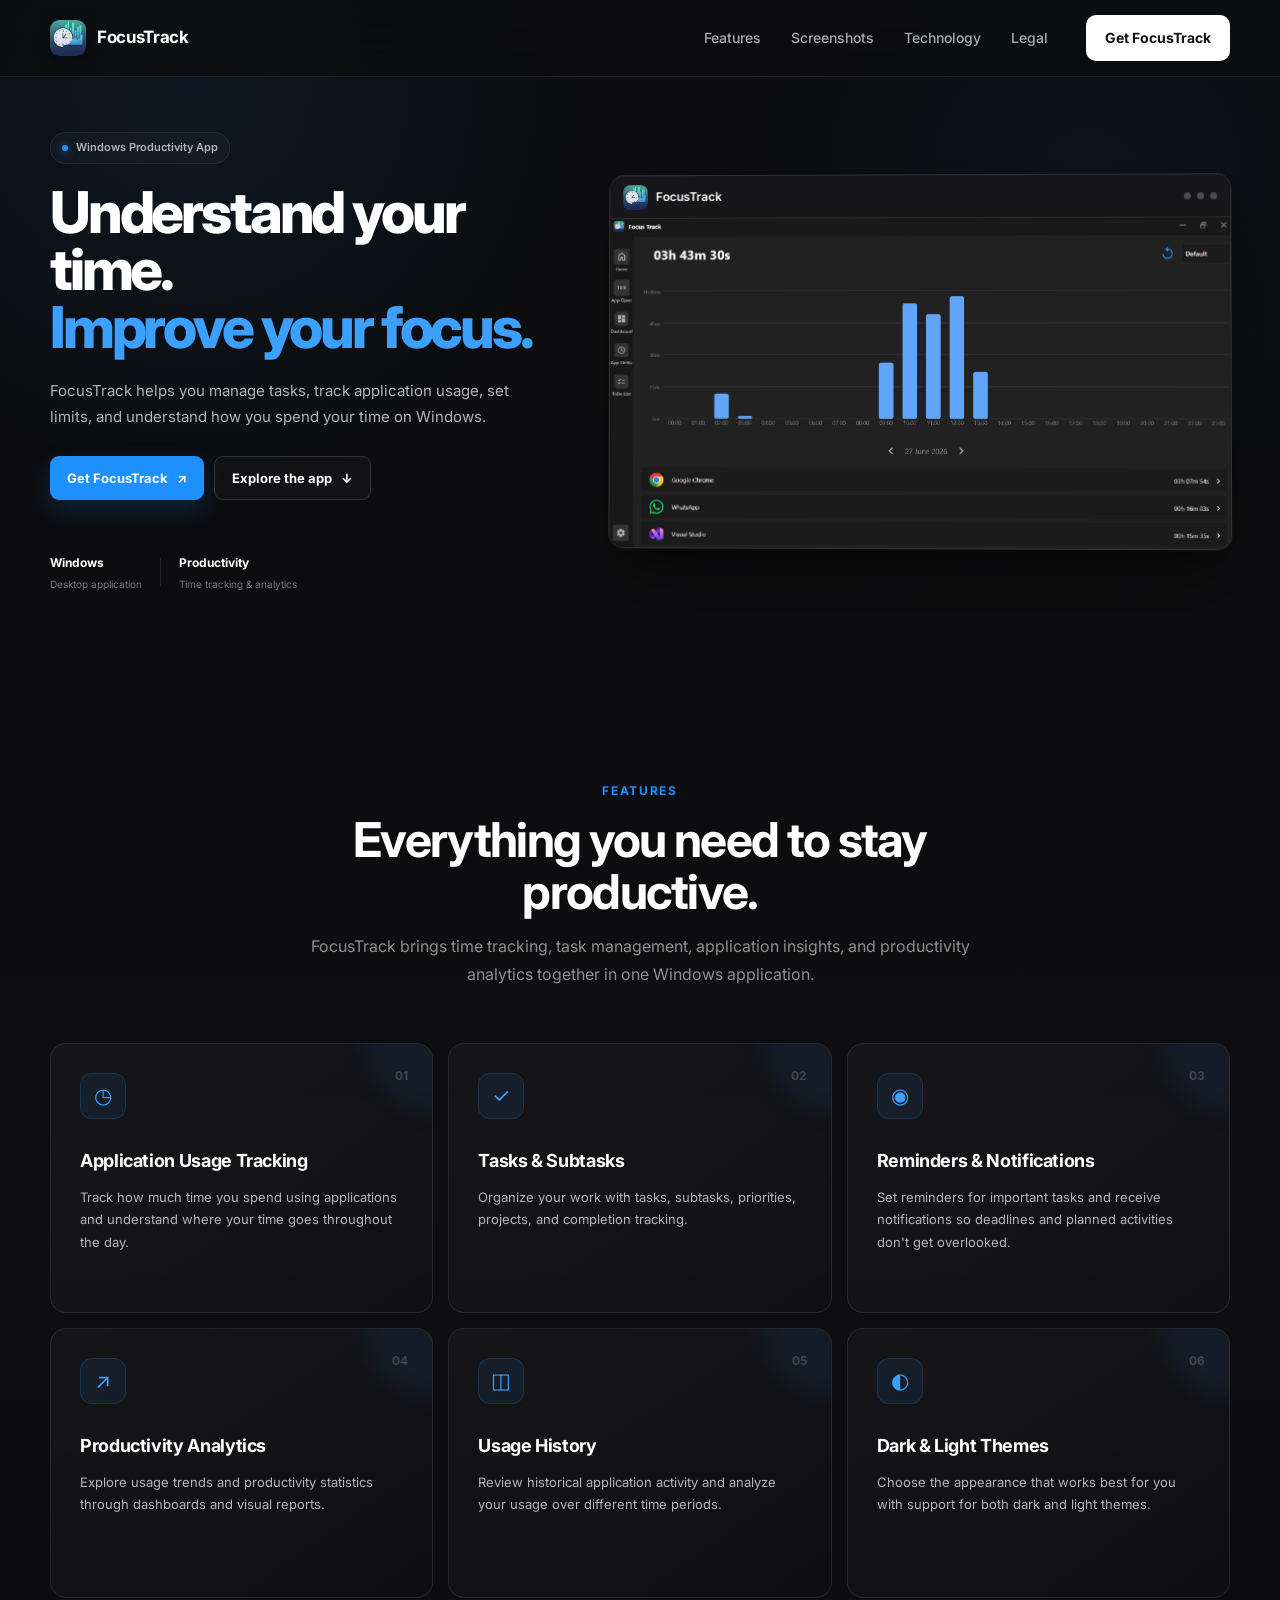
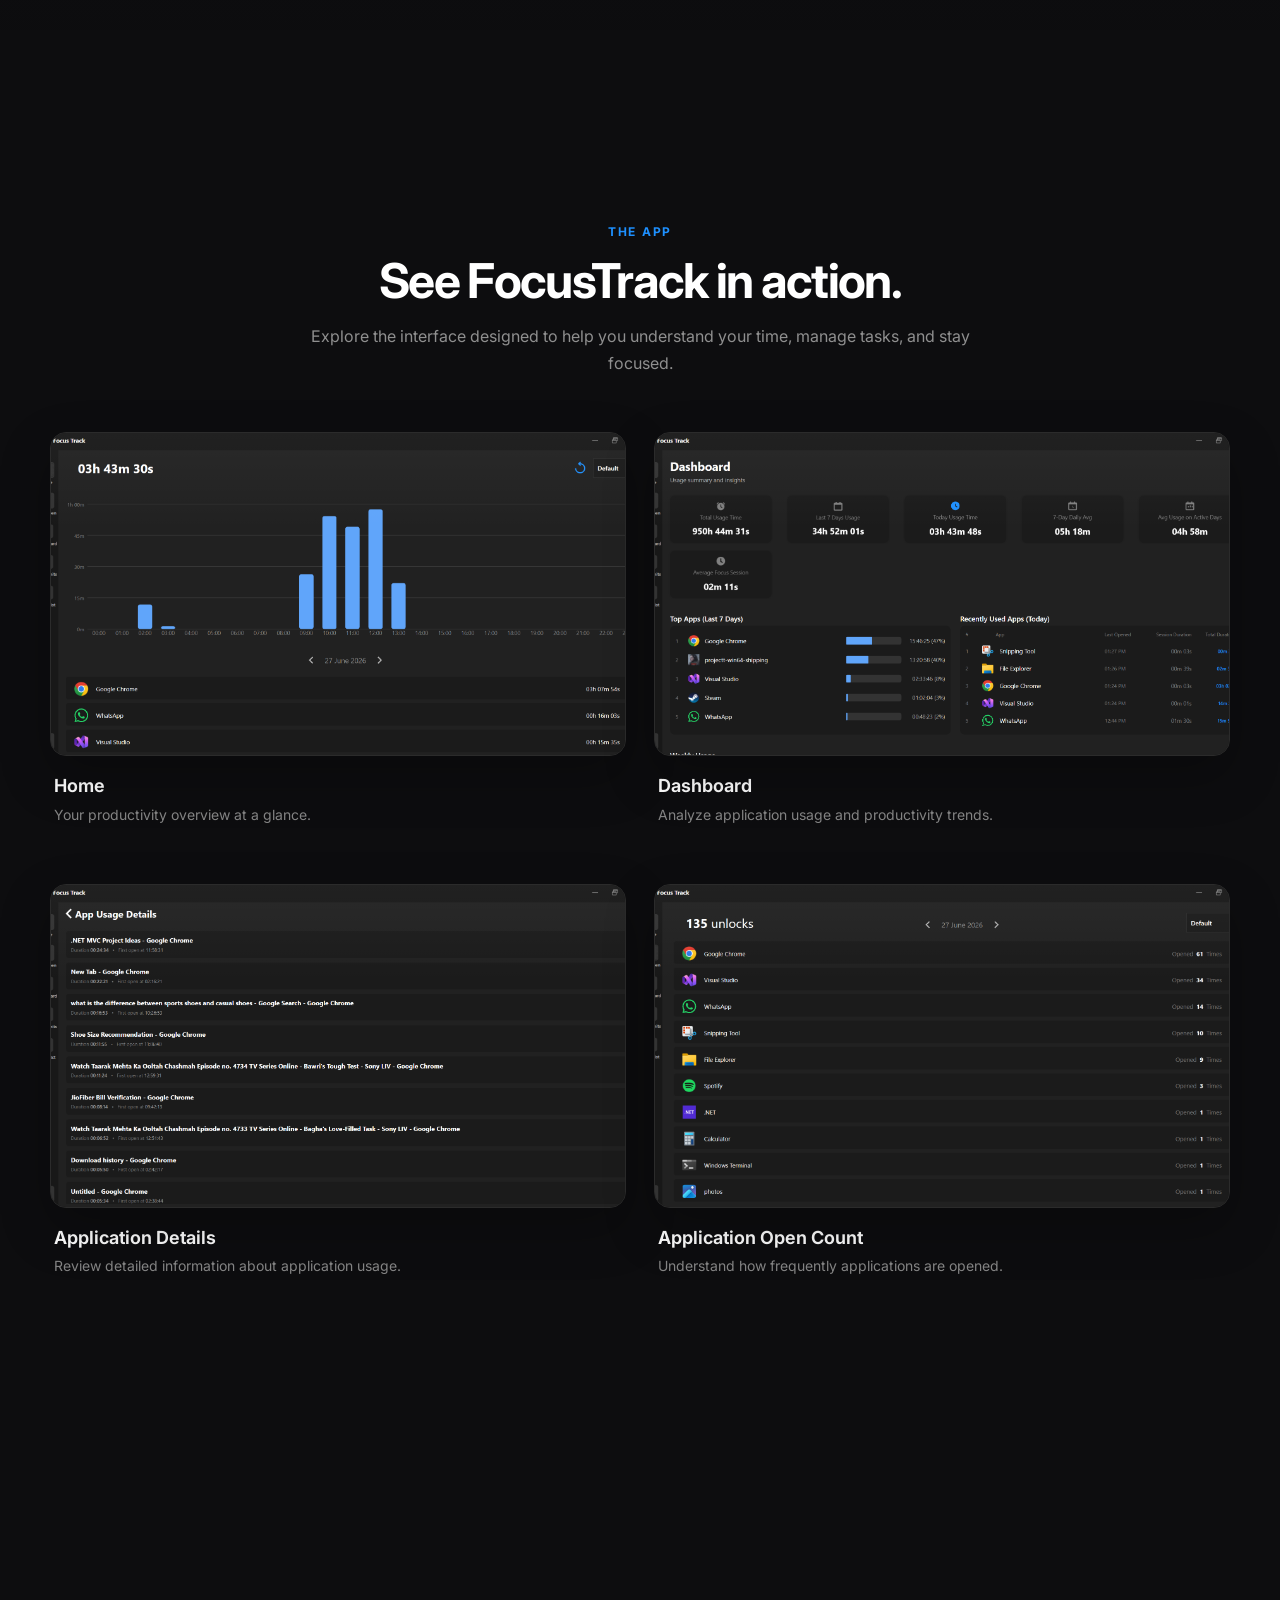
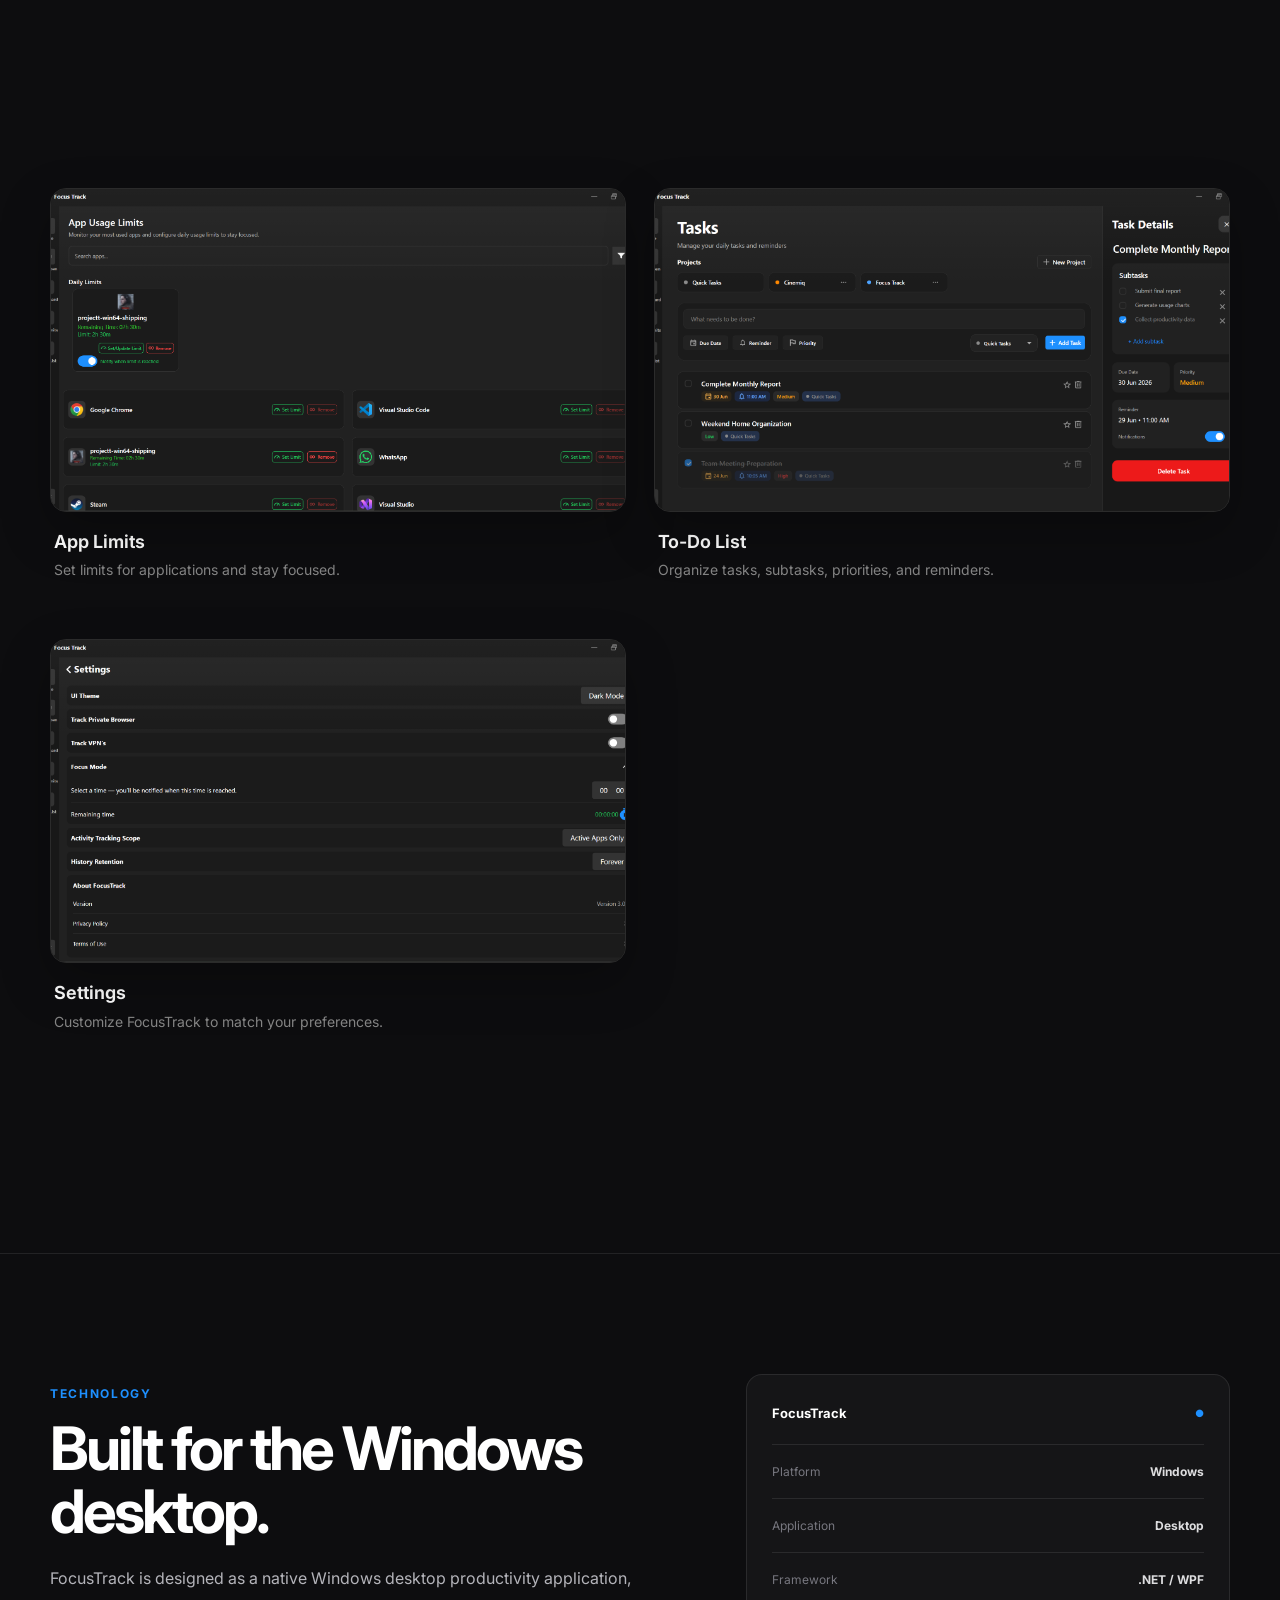
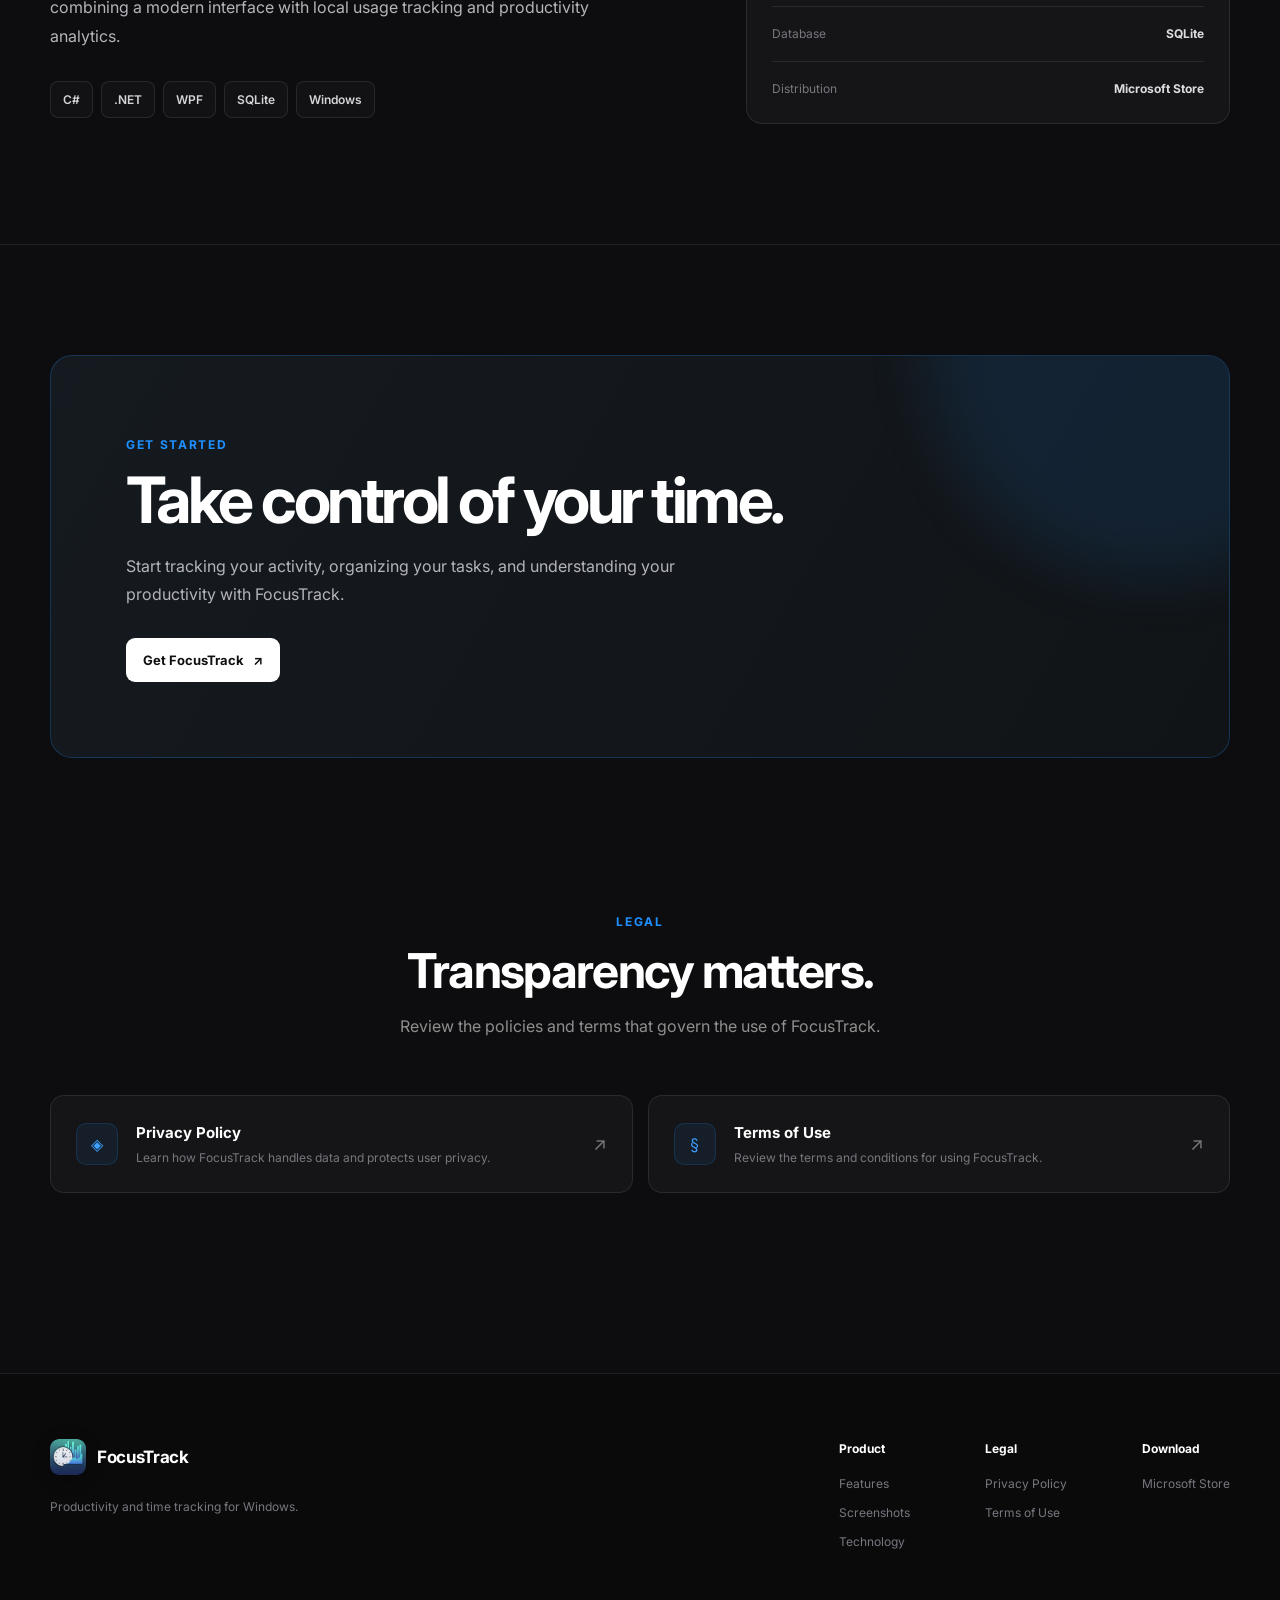
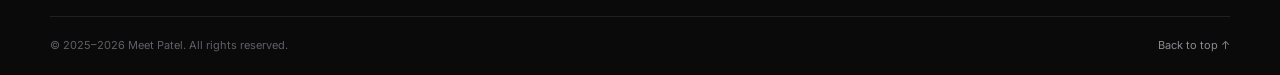
==== commit 624c81fd: "fix: fix the link style.css and js file" ====
--- a/website/index.html
+++ b/website/index.html
@@ -13,7 +13,7 @@
 
   <title>FocusTrack — Productivity & Time Tracking</title>
 
-  <link rel="stylesheet" href="style.css">
+  <link rel="stylesheet" href="./style.css">
 
   <link rel="preconnect" href="https://fonts.googleapis.com">
 
